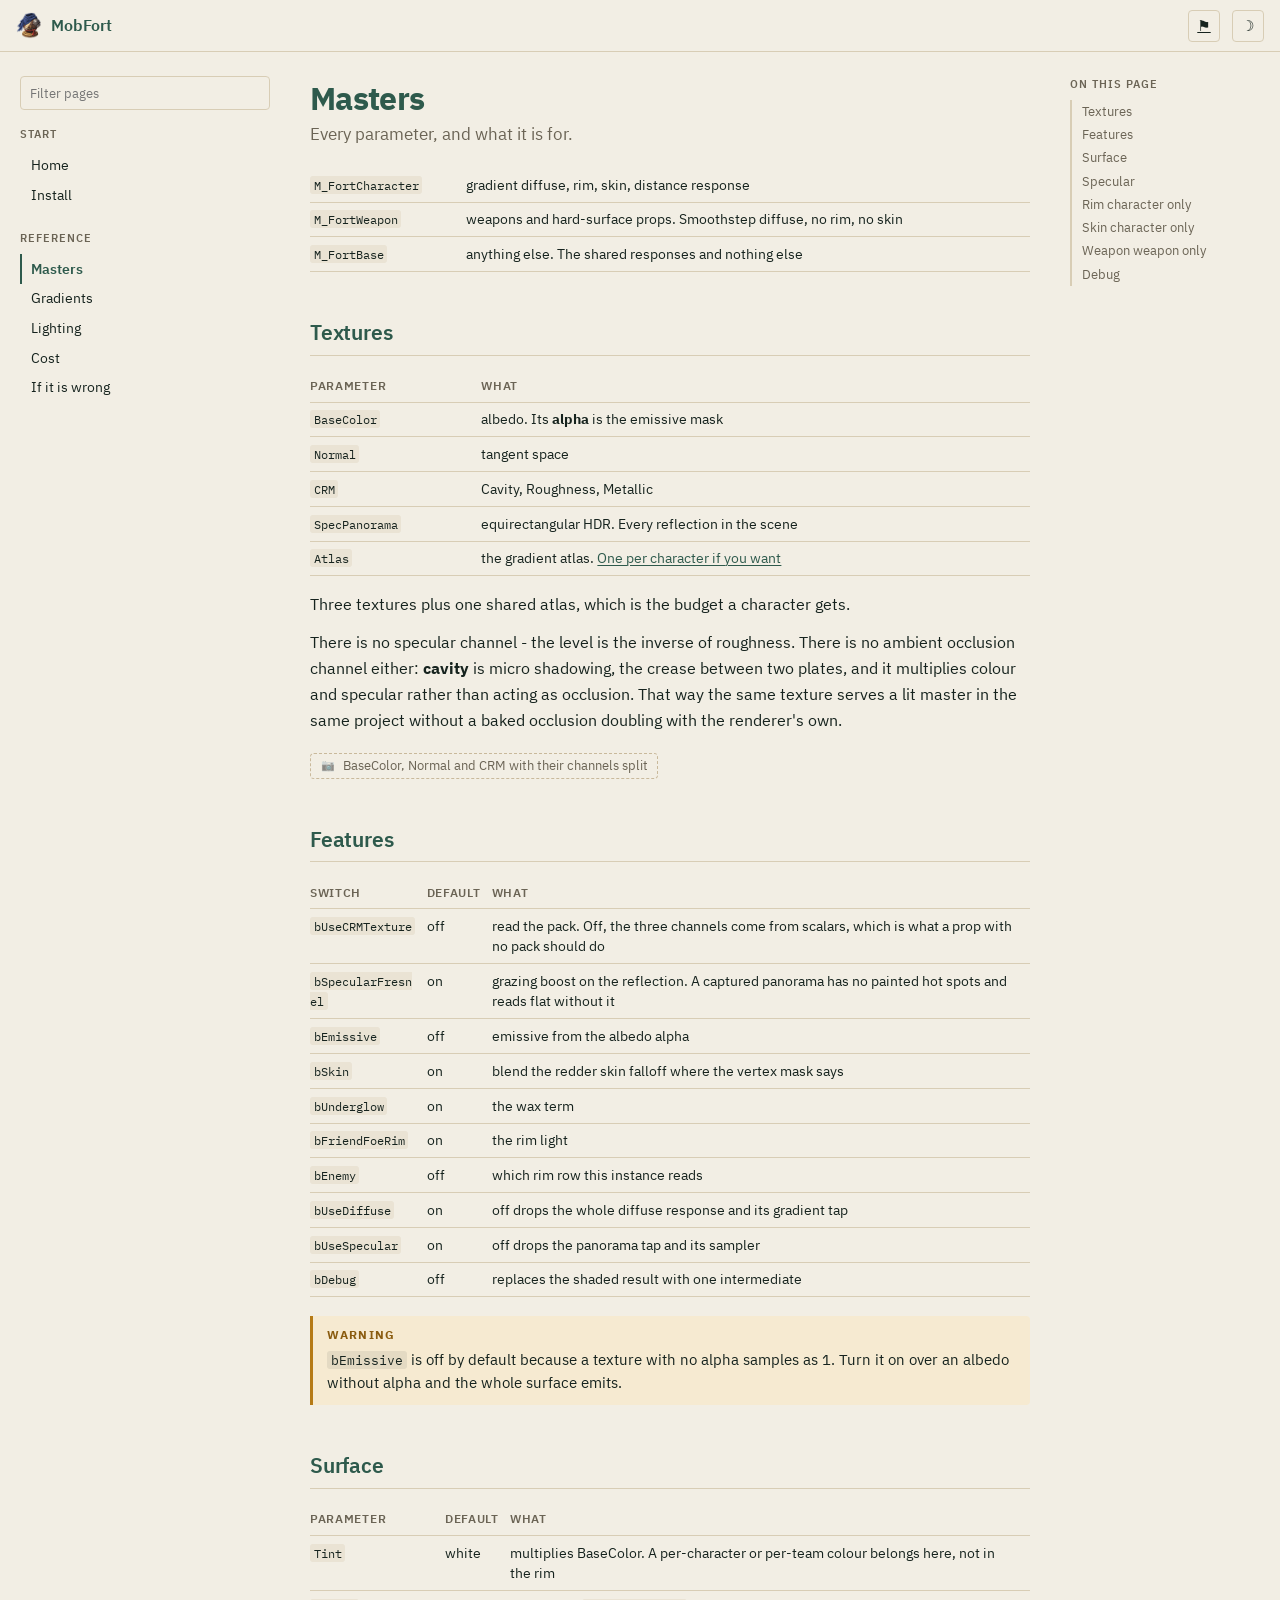
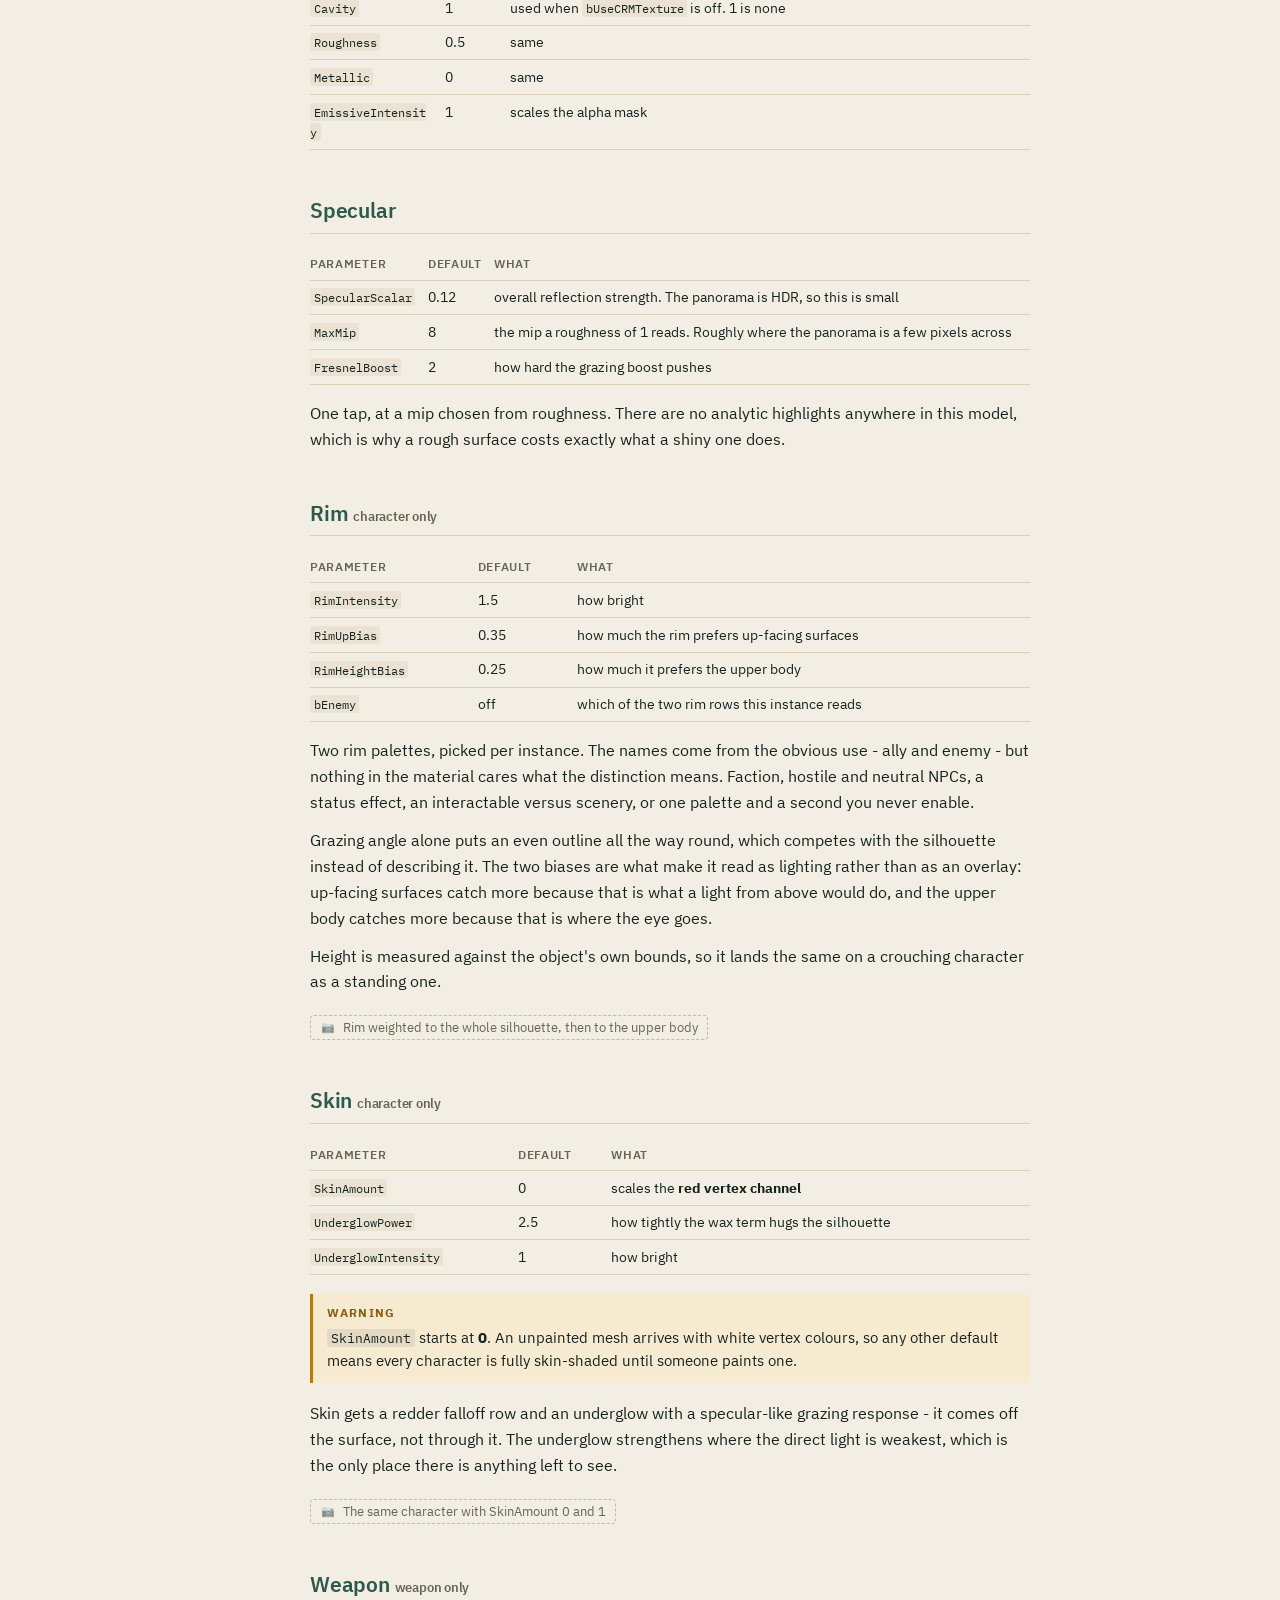
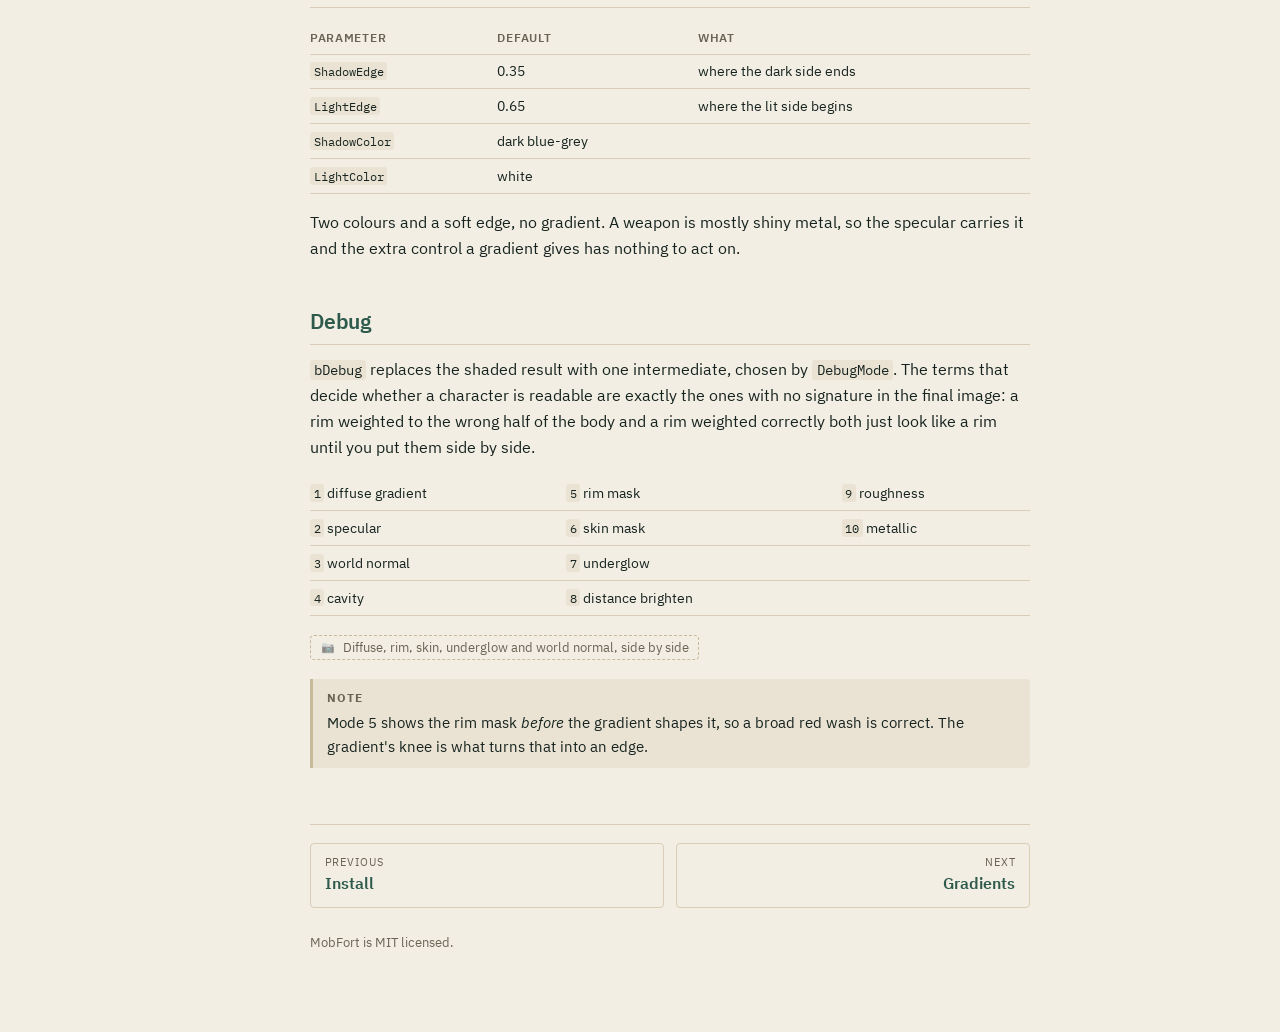
==== docs/masters.html @ 9f0557b2 "first commit" ====
<!doctype html>
<html lang="en">
<head>
<meta charset="utf-8">
<meta name="viewport" content="width=device-width,initial-scale=1">
<title>Masters &middot; MobFort</title>
<link rel="icon" href="assets/icon.png">
<link rel="stylesheet" href="assets/docs.css">
<script>try{var t=localStorage.getItem('mob-theme');document.documentElement.dataset.theme=t||(matchMedia('(prefers-color-scheme:dark)').matches?'dark':'light')}catch(e){}</script>
<script src="assets/site.js" defer></script>
<script src="assets/docs.js" defer></script>
</head>
<body>
<main>

<h1>Masters</h1>
<p class="lede">Every parameter, and what it is for.</p>

<div class="tw"><table class="free">
<tbody>
<tr><td><code>M_FortCharacter</code></td><td>gradient diffuse, rim, skin, distance response</td></tr>
<tr><td><code>M_FortWeapon</code></td><td>weapons and hard-surface props. Smoothstep diffuse, no rim, no skin</td></tr>
<tr><td><code>M_FortBase</code></td><td>anything else. The shared responses and nothing else</td></tr>
</tbody>
</table></div>

<h2>Textures</h2>

<div class="tw"><table class="free">
<thead><tr><th>Parameter</th><th>What</th></tr></thead>
<tbody>
<tr><td><code>BaseColor</code></td><td>albedo. Its <b>alpha</b> is the emissive mask</td></tr>
<tr><td><code>Normal</code></td><td>tangent space</td></tr>
<tr><td><code>CRM</code></td><td>Cavity, Roughness, Metallic</td></tr>
<tr><td><code>SpecPanorama</code></td><td>equirectangular HDR. Every reflection in the scene</td></tr>
<tr><td><code>Atlas</code></td><td>the gradient atlas. <a href="gradients.html">One per character if you want</a></td></tr>
</tbody>
</table></div>

<p>Three textures plus one shared atlas, which is the budget a character gets.</p>

<p>There is no specular channel - the level is the inverse of roughness. There is no ambient occlusion channel either: <b>cavity</b> is micro shadowing, the crease between two plates, and it multiplies colour and specular rather than acting as occlusion. That way the same texture serves a lit master in the same project without a baked occlusion doubling with the renderer's own.</p>

<div data-shot="masters.pack"></div>

<h2>Features</h2>

<div class="tw"><table class="free">
<thead><tr><th>Switch</th><th>Default</th><th>What</th></tr></thead>
<tbody>
<tr><td><code>bUseCRMTexture</code></td><td>off</td><td>read the pack. Off, the three channels come from scalars, which is what a prop with no pack should do</td></tr>
<tr><td><code>bSpecularFresnel</code></td><td>on</td><td>grazing boost on the reflection. A captured panorama has no painted hot spots and reads flat without it</td></tr>
<tr><td><code>bEmissive</code></td><td>off</td><td>emissive from the albedo alpha</td></tr>
<tr><td><code>bSkin</code></td><td>on</td><td>blend the redder skin falloff where the vertex mask says</td></tr>
<tr><td><code>bUnderglow</code></td><td>on</td><td>the wax term</td></tr>
<tr><td><code>bFriendFoeRim</code></td><td>on</td><td>the rim light</td></tr>
<tr><td><code>bEnemy</code></td><td>off</td><td>which rim row this instance reads</td></tr>
<tr><td><code>bUseDiffuse</code></td><td>on</td><td>off drops the whole diffuse response and its gradient tap</td></tr>
<tr><td><code>bUseSpecular</code></td><td>on</td><td>off drops the panorama tap and its sampler</td></tr>
<tr><td><code>bDebug</code></td><td>off</td><td>replaces the shaded result with one intermediate</td></tr>
</tbody>
</table></div>

<div class="warn">
<code>bEmissive</code> is off by default because a texture with no alpha samples as 1. Turn it on over an albedo without alpha and the whole surface emits.
</div>

<h2>Surface</h2>

<div class="tw"><table class="free">
<thead><tr><th>Parameter</th><th>Default</th><th>What</th></tr></thead>
<tbody>
<tr><td><code>Tint</code></td><td>white</td><td>multiplies BaseColor. A per-character or per-team colour belongs here, not in the rim</td></tr>
<tr><td><code>Cavity</code></td><td>1</td><td>used when <code>bUseCRMTexture</code> is off. 1 is none</td></tr>
<tr><td><code>Roughness</code></td><td>0.5</td><td>same</td></tr>
<tr><td><code>Metallic</code></td><td>0</td><td>same</td></tr>
<tr><td><code>EmissiveIntensity</code></td><td>1</td><td>scales the alpha mask</td></tr>
</tbody>
</table></div>

<h2>Specular</h2>

<div class="tw"><table class="free">
<thead><tr><th>Parameter</th><th>Default</th><th>What</th></tr></thead>
<tbody>
<tr><td><code>SpecularScalar</code></td><td>0.12</td><td>overall reflection strength. The panorama is HDR, so this is small</td></tr>
<tr><td><code>MaxMip</code></td><td>8</td><td>the mip a roughness of 1 reads. Roughly where the panorama is a few pixels across</td></tr>
<tr><td><code>FresnelBoost</code></td><td>2</td><td>how hard the grazing boost pushes</td></tr>
</tbody>
</table></div>

<p>One tap, at a mip chosen from roughness. There are no analytic highlights anywhere in this model, which is why a rough surface costs exactly what a shiny one does.</p>

<h2>Rim <span class="foot">character only</span></h2>

<div class="tw"><table class="free">
<thead><tr><th>Parameter</th><th>Default</th><th>What</th></tr></thead>
<tbody>
<tr><td><code>RimIntensity</code></td><td>1.5</td><td>how bright</td></tr>
<tr><td><code>RimUpBias</code></td><td>0.35</td><td>how much the rim prefers up-facing surfaces</td></tr>
<tr><td><code>RimHeightBias</code></td><td>0.25</td><td>how much it prefers the upper body</td></tr>
<tr><td><code>bEnemy</code></td><td>off</td><td>which of the two rim rows this instance reads</td></tr>
</tbody>
</table></div>

<p>Two rim palettes, picked per instance. The names come from the obvious use - ally and enemy - but nothing in the material cares what the distinction means. Faction, hostile and neutral NPCs, a status effect, an interactable versus scenery, or one palette and a second you never enable.</p>

<p>Grazing angle alone puts an even outline all the way round, which competes with the silhouette instead of describing it. The two biases are what make it read as lighting rather than as an overlay: up-facing surfaces catch more because that is what a light from above would do, and the upper body catches more because that is where the eye goes.</p>

<p>Height is measured against the object's own bounds, so it lands the same on a crouching character as a standing one.</p>

<div data-shot="masters.rim"></div>

<h2>Skin <span class="foot">character only</span></h2>

<div class="tw"><table class="free">
<thead><tr><th>Parameter</th><th>Default</th><th>What</th></tr></thead>
<tbody>
<tr><td><code>SkinAmount</code></td><td>0</td><td>scales the <b>red vertex channel</b></td></tr>
<tr><td><code>UnderglowPower</code></td><td>2.5</td><td>how tightly the wax term hugs the silhouette</td></tr>
<tr><td><code>UnderglowIntensity</code></td><td>1</td><td>how bright</td></tr>
</tbody>
</table></div>

<div class="warn">
<code>SkinAmount</code> starts at <b>0</b>. An unpainted mesh arrives with white vertex colours, so any other default means every character is fully skin-shaded until someone paints one.
</div>

<p>Skin gets a redder falloff row and an underglow with a specular-like grazing response - it comes off the surface, not through it. The underglow strengthens where the direct light is weakest, which is the only place there is anything left to see.</p>

<div data-shot="masters.skin"></div>

<h2>Weapon <span class="foot">weapon only</span></h2>

<div class="tw"><table class="free">
<thead><tr><th>Parameter</th><th>Default</th><th>What</th></tr></thead>
<tbody>
<tr><td><code>ShadowEdge</code></td><td>0.35</td><td>where the dark side ends</td></tr>
<tr><td><code>LightEdge</code></td><td>0.65</td><td>where the lit side begins</td></tr>
<tr><td><code>ShadowColor</code></td><td>dark blue-grey</td><td></td></tr>
<tr><td><code>LightColor</code></td><td>white</td><td></td></tr>
</tbody>
</table></div>

<p>Two colours and a soft edge, no gradient. A weapon is mostly shiny metal, so the specular carries it and the extra control a gradient gives has nothing to act on.</p>

<h2>Debug</h2>

<p><code>bDebug</code> replaces the shaded result with one intermediate, chosen by <code>DebugMode</code>. The terms that decide whether a character is readable are exactly the ones with no signature in the final image: a rim weighted to the wrong half of the body and a rim weighted correctly both just look like a rim until you put them side by side.</p>

<div class="tw"><table class="free">
<tbody>
<tr><td><code>1</code> diffuse gradient</td><td><code>5</code> rim mask</td><td><code>9</code> roughness</td></tr>
<tr><td><code>2</code> specular</td><td><code>6</code> skin mask</td><td><code>10</code> metallic</td></tr>
<tr><td><code>3</code> world normal</td><td><code>7</code> underglow</td><td></td></tr>
<tr><td><code>4</code> cavity</td><td><code>8</code> distance brighten</td><td></td></tr>
</tbody>
</table></div>

<div data-shot="masters.debug"></div>

<div class="note">
Mode 5 shows the rim mask <i>before</i> the gradient shapes it, so a broad red wash is correct. The gradient's knee is what turns that into an edge.
</div>

</main>
</body>
</html>
---- docs/assets/docs.css ----
/* Copyright (c) Jared Taylor. All Rights Reserved */

/* IBM Plex, Latin subset, SIL OFL 1.1 - see fonts/OFL.txt.
   Shipped rather than fetched, because the site has to work from file:// with no network. */
@font-face { font-family: Plex; font-style: normal; font-weight: 400; font-display: swap; src: url(fonts/IBMPlexSans-Regular.woff2) format('woff2'); }
@font-face { font-family: Plex; font-style: italic; font-weight: 400; font-display: swap; src: url(fonts/IBMPlexSans-Italic.woff2) format('woff2'); }
@font-face { font-family: Plex; font-style: normal; font-weight: 500; font-display: swap; src: url(fonts/IBMPlexSans-Medium.woff2) format('woff2'); }
@font-face { font-family: Plex; font-style: normal; font-weight: 600; font-display: swap; src: url(fonts/IBMPlexSans-SemiBold.woff2) format('woff2'); }
@font-face { font-family: Plex; font-style: normal; font-weight: 700; font-display: swap; src: url(fonts/IBMPlexSans-Bold.woff2) format('woff2'); }
@font-face { font-family: PlexMono; font-style: normal; font-weight: 400; font-display: swap; src: url(fonts/IBMPlexMono-Regular.woff2) format('woff2'); }
@font-face { font-family: PlexMono; font-style: normal; font-weight: 600; font-display: swap; src: url(fonts/IBMPlexMono-SemiBold.woff2) format('woff2'); }

/* Palette roles. Paper is the page, ink is the text, pine is structure,
   sand fills the gaps, plum is spent once per page on the action worth clicking. */
:root {
	--paper: #F2EEE4;
	--ink: #16231E;
	--pine: #2E5A4C;
	--sand: #C9B99B;
	--plum: #7B4A63;

	--c-page: var(--paper);
	--c-text: var(--ink);
	--c-struct: var(--pine);
	--c-action: var(--plum);
	--line: #D8CDB5;
	--dim: #6B6455;
	--fill: #EAE3D4;
	--fill-deep: #E1D8C5;

	/* A severity ramp: sand, pine, plum, then two that leave the palette because
	   a hazard reading as structure is a hazard nobody stops at. */
	--plum-ink: #6B3F55;
	--plum-fill: #EFE4E8;
	--amber: #B57A16;
	--amber-ink: #8A5C10;
	--amber-fill: #F6EAD1;
	--rust: #A83A2C;
	--rust-ink: #8E2F23;
	--rust-fill: #F6E2DD;

	--rail: 250px;
	--toc: 190px;
	--measure: 74ch;
	--radius: 4px;
	--mono: PlexMono, ui-monospace, "Cascadia Mono", "SF Mono", Menlo, Consolas, monospace;
	--sans: Plex, ui-sans-serif, system-ui, "Segoe UI", Roboto, sans-serif;
}

:root[data-theme="dark"] {
	--c-page: #16231E;
	--c-text: #F2EEE4;
	--c-struct: #5E9C86;
	--c-action: #C08BA5;
	--line: #2C4038;
	--dim: #9A907C;
	--fill: #1C2C26;
	--fill-deep: #22352D;

	--plum-ink: #C08BA5;
	--plum-fill: #2A1F26;
	--amber: #D9A441;
	--amber-ink: #E0B25C;
	--amber-fill: #2C2617;
	--rust: #E0736A;
	--rust-ink: #E88A80;
	--rust-fill: #2E1E1C;
}

*, *::before, *::after { box-sizing: border-box; }

html { scroll-behavior: smooth; scroll-padding-top: 5rem; }
@media (prefers-reduced-motion: reduce) { html { scroll-behavior: auto; } }

body {
	margin: 0;
	background: var(--c-page);
	color: var(--c-text);
	font: 400 16px/1.62 var(--sans);
	-webkit-text-size-adjust: 100%;
}

/* ---------------------------------------------------------------- header */

.top {
	position: sticky;
	top: 0;
	z-index: 40;
	display: flex;
	align-items: center;
	gap: .75rem;
	height: 3.25rem;
	padding: 0 1rem;
	background: var(--c-page);
	border-bottom: 1px solid var(--line);
}

.top a.brand {
	display: flex;
	align-items: center;
	gap: .5rem;
	font-weight: 600;
	letter-spacing: -.01em;
	color: var(--c-struct);
	text-decoration: none;
}

.top .brand img { width: 27px; height: 27px; }
.top .spacer { flex: 1; }

.iconbtn {
	display: inline-flex;
	align-items: center;
	justify-content: center;
	width: 2rem;
	height: 2rem;
	padding: 0;
	border: 1px solid var(--line);
	border-radius: var(--radius);
	background: transparent;
	color: var(--c-text);
	font: inherit;
	font-size: 15px;
	line-height: 1;
	cursor: pointer;
}

.iconbtn:hover { background: var(--fill); border-color: var(--c-struct); }
.iconbtn.menu { display: none; }

/* ---------------------------------------------------------------- layout */

.shell {
	display: grid;
	grid-template-columns: var(--rail) minmax(0, 1fr) var(--toc);
	gap: 0 2.5rem;
	max-width: 1500px;
	margin: 0 auto;
	padding: 0 1.25rem;
	align-items: start;
}

nav.rail, aside.toc {
	position: sticky;
	top: 3.25rem;
	max-height: calc(100vh - 3.25rem);
	overflow-y: auto;
	padding: 1.5rem 0 3rem;
	scrollbar-width: thin;
}

main {
	min-width: 0;
	max-width: var(--measure);
	padding: 1.75rem 0 5rem;
}

/* ------------------------------------------------------------------ rail */

.rail .filter {
	width: 100%;
	margin-bottom: 1rem;
	padding: .35rem .55rem;
	border: 1px solid var(--line);
	border-radius: var(--radius);
	background: var(--c-page);
	color: var(--c-text);
	font: inherit;
	font-size: 13px;
}

.rail .filter:focus { outline: 2px solid var(--c-struct); outline-offset: 1px; }

.rail h6 {
	margin: 1.25rem 0 .4rem;
	color: var(--dim);
	font-size: 11px;
	font-weight: 600;
	letter-spacing: .09em;
	text-transform: uppercase;
}

.rail h6:first-of-type { margin-top: 0; }

.rail a {
	display: block;
	padding: .22rem .55rem;
	border-left: 2px solid transparent;
	color: var(--c-text);
	font-size: 14px;
	text-decoration: none;
}

.rail a:hover { background: var(--fill); }
.rail a.here { border-left-color: var(--c-struct); color: var(--c-struct); font-weight: 600; }
.rail a.hidden { display: none; }

/* ------------------------------------------------------------------- toc */

.toc strong {
	display: block;
	margin-bottom: .4rem;
	color: var(--dim);
	font-size: 11px;
	font-weight: 600;
	letter-spacing: .09em;
	text-transform: uppercase;
}

.toc a {
	display: block;
	padding: .16rem 0 .16rem .6rem;
	border-left: 2px solid var(--line);
	color: var(--dim);
	font-size: 13px;
	line-height: 1.4;
	text-decoration: none;
}

.toc a.sub { padding-left: 1.4rem; }
.toc a:hover { color: var(--c-text); }
.toc a.here { border-left-color: var(--c-struct); color: var(--c-struct); }

/* ------------------------------------------------------------- type */

main h1 {
	margin: 0 0 .35rem;
	color: var(--c-struct);
	font-size: 2rem;
	font-weight: 700;
	line-height: 1.15;
	letter-spacing: -.02em;
}

main h2 {
	margin: 2.75rem 0 .75rem;
	padding-bottom: .3rem;
	border-bottom: 1px solid var(--line);
	color: var(--c-struct);
	font-size: 1.3rem;
	font-weight: 600;
	letter-spacing: -.01em;
}

main h3 {
	margin: 1.85rem 0 .5rem;
	font-size: 1.03rem;
	font-weight: 600;
}

main h2 a.anchor, main h3 a.anchor {
	margin-left: .4rem;
	color: var(--line);
	font-weight: 400;
	text-decoration: none;
	opacity: 0;
}

main h2:hover a.anchor, main h3:hover a.anchor { opacity: 1; }

main p, main li { max-width: var(--measure); }
main p { margin: .75rem 0; }
main ul, main ol { margin: .75rem 0; padding-left: 1.3rem; }
main li { margin: .25rem 0; }
main li > ul, main li > ol { margin: .25rem 0; }

.lede {
	margin: 0 0 1.25rem;
	color: var(--dim);
	font-size: 1.06rem;
	line-height: 1.5;
}

main a { color: var(--c-struct); text-decoration-thickness: 1px; text-underline-offset: 2px; }
main a:hover { text-decoration-thickness: 2px; }

main a[href^="http"]::after {
	content: "\2197";
	margin-left: .12em;
	font-size: .8em;
	vertical-align: .1em;
	opacity: .6;
}

code {
	padding: .08em .3em;
	border-radius: 3px;
	background: var(--fill);
	color: var(--c-text);
	font-family: var(--mono);
	font-size: .875em;
	word-break: break-word;
}

pre {
	margin: 1rem 0;
	padding: .8rem 1rem;
	overflow-x: auto;
	border: 1px solid var(--line);
	border-radius: var(--radius);
	background: var(--fill);
	font-family: var(--mono);
	font-size: 13px;
	line-height: 1.55;
}

pre code { padding: 0; background: none; font-size: inherit; }

hr { margin: 2.5rem 0; border: 0; border-top: 1px solid var(--line); }

kbd {
	padding: .1em .35em;
	border: 1px solid var(--line);
	border-bottom-width: 2px;
	border-radius: 3px;
	background: var(--fill);
	font-family: var(--mono);
	font-size: .8em;
}

/* ----------------------------------------------------------------- table */

.tw { margin: 1rem 0; overflow-x: auto; }

table {
	width: 100%;
	border-collapse: collapse;
	font-size: 14px;
	line-height: 1.45;
}

th {
	background: var(--c-page);
	color: var(--dim);
	font-size: 11.5px;
	font-weight: 600;
	letter-spacing: .06em;
	text-align: left;
	text-transform: uppercase;
	white-space: nowrap;
}

th, td {
	padding: .42rem .7rem .42rem 0;
	border-bottom: 1px solid var(--line);
	vertical-align: top;
}

td:first-child { white-space: nowrap; }
td.wrap:first-child, table.free td:first-child { white-space: normal; }
tbody tr:hover { background: var(--fill); }

/* --------------------------------------------------------------- callout */

.note, .tip, .important, .warn, .caution {
	margin: 1.15rem 0;
	padding: .65rem .9rem;
	border-left: 3px solid var(--c-struct);
	border-radius: 0 var(--radius) var(--radius) 0;
	background: var(--fill);
	font-size: 14.5px;
}

.note > :first-child, .tip > :first-child,
.important > :first-child, .warn > :first-child, .caution > :first-child { margin-top: 0; }
.note > :last-child, .tip > :last-child,
.important > :last-child, .warn > :last-child, .caution > :last-child { margin-bottom: 0; }

.note::before, .tip::before, .important::before, .warn::before, .caution::before {
	display: block;
	margin-bottom: .2rem;
	color: var(--c-struct);
	font-size: 11.5px;
	font-weight: 700;
	letter-spacing: .09em;
	text-transform: uppercase;
}

.note::before { content: "Note"; }
.tip::before { content: "Tip"; }
.important::before { content: "Important"; }
.warn::before { content: "Warning"; }
.caution::before { content: "Caution"; }

/* Quietest of the five: this is context, not instruction. */
.note { border-left-color: var(--sand); background: var(--fill); }
.note::before { color: var(--dim); }

.tip { border-left-color: var(--c-struct); background: var(--fill); }
.tip::before { color: var(--c-struct); }

.important { border-left-color: var(--c-action); background: var(--plum-fill); }
.important::before { color: var(--plum-ink); }

/* Warning and caution leave the palette on purpose. A hazard that reads as structure
   is a hazard nobody stops at. */
.warn { border-left-color: var(--amber); background: var(--amber-fill); }
.warn::before { color: var(--amber-ink); }
.caution { border-left-color: var(--rust); background: var(--rust-fill); border-left-width: 5px; }
.caution::before { color: var(--rust-ink); }

/* The sandy code wash fights a tinted callout, so tint it from the callout instead. */
.note code, .tip code, .important code, .warn code, .caution code {
	background: color-mix(in srgb, var(--c-text) 8%, transparent);
}

/* ------------------------------------------------------------------- cta */

/* Plum, once per page. The thing you actually want clicked. */
.cta {
	display: inline-block;
	margin: .35rem .5rem .35rem 0;
	padding: .55rem 1.1rem;
	border-radius: var(--radius);
	background: var(--c-action);
	color: var(--paper);
	font-size: 15px;
	font-weight: 600;
	text-decoration: none;
}

:root[data-theme="dark"] .cta { color: var(--ink); }
.cta:hover { filter: brightness(1.08); text-decoration: none; }
.cta::after { display: none !important; }

/* ----------------------------------------------------------------- doors */

.doors { display: grid; grid-template-columns: repeat(auto-fit, minmax(200px, 1fr)); gap: .9rem; margin: 1.5rem 0; }

.door {
	display: block;
	padding: .9rem 1rem;
	border: 1px solid var(--line);
	border-radius: var(--radius);
	color: inherit;
	text-decoration: none;
}

.door:hover { border-color: var(--c-struct); background: var(--fill); }
.door b { display: block; color: var(--c-struct); font-size: 1rem; }
.door span { display: block; margin-top: .15rem; color: var(--dim); font-size: 13.5px; line-height: 1.45; }

/* ---------------------------------------------------------------- figures */

.shots { display: flex; flex-wrap: wrap; gap: .5rem; margin: 1.1rem 0; }
.shot { margin: 1.1rem 0; }
.shots .shot { margin: 0; }

.shot-chip {
	position: relative;
	display: inline-flex;
	align-items: center;
	gap: .5rem;
	max-width: 100%;
	padding: 0;
	border: 1px solid var(--line);
	border-radius: var(--radius);
	background: var(--fill);
	color: var(--c-text);
	font: inherit;
	text-align: left;
	cursor: pointer;
	overflow: hidden;
}

.shot-chip:hover { border-color: var(--c-struct); }
.shot-chip img { display: block; height: 78px; width: auto; max-width: 220px; object-fit: cover; }
.shot-chip .cap { padding: .3rem .7rem .3rem 0; font-size: 13px; line-height: 1.35; color: var(--dim); max-width: 26ch; }
.shot-chip .badge {
	position: absolute;
	margin: .3rem;
	padding: 0 .3rem;
	border-radius: 3px;
	background: var(--c-action);
	color: var(--paper);
	font-size: 10px;
	font-weight: 700;
	letter-spacing: .06em;
}

.shot-chip.wanted {
	border-style: dashed;
	border-color: var(--sand);
	background: transparent;
	color: var(--dim);
	padding: .18rem .6rem;
	font-size: 12.5px;
	line-height: 1.4;
	cursor: default;
}

.shot-chip.wanted::before { content: "\1F4F7"; opacity: .5; font-size: 11px; }
.shot-chip.wanted .cap { padding: 0; max-width: none; }
.shot-chip.wanted:hover { border-color: var(--sand); }

/* -------------------------------------------------------------- lightbox */

.lb {
	position: fixed;
	inset: 0;
	z-index: 100;
	display: none;
	flex-direction: column;
	background: color-mix(in srgb, var(--ink) 93%, transparent);
}

.lb.open { display: flex; }

.lb-bar {
	display: flex;
	align-items: center;
	gap: .6rem;
	padding: .5rem .9rem;
	color: var(--paper);
	font-size: 13.5px;
}

.lb-bar .spacer { flex: 1; }
.lb-bar button {
	border: 1px solid color-mix(in srgb, var(--paper) 35%, transparent);
	border-radius: var(--radius);
	background: transparent;
	color: var(--paper);
	font: inherit;
	padding: .15rem .55rem;
	cursor: pointer;
}
.lb-bar button:hover { background: color-mix(in srgb, var(--paper) 15%, transparent); }

.lb-stage {
	flex: 1;
	display: grid;
	place-items: center;
	min-height: 0;
	padding: 0 .75rem 1rem;
	overflow: auto;
}

.lb-stage img, .lb-stage video, .lb-stage iframe { display: block; max-width: 100%; max-height: 100%; border-radius: var(--radius); }
.lb-stage.actual { place-items: start; }
.lb-stage.actual img { max-width: none; max-height: none; cursor: zoom-out; }
.lb-stage img { cursor: zoom-in; }

.lb-cap { padding: 0 1rem .9rem; color: var(--sand); font-size: 13.5px; text-align: center; }

/* before / after */
.cmp { position: relative; overflow: hidden; max-width: 100%; max-height: 100%; }
.cmp img { display: block; max-width: 100%; max-height: 100%; }
.cmp .after { position: absolute; inset: 0; width: 100%; height: 100%; object-fit: contain; clip-path: inset(0 0 0 50%); }
.cmp .handle { position: absolute; top: 0; bottom: 0; left: 50%; width: 2px; background: var(--paper); cursor: ew-resize; }
.cmp .handle::after {
	content: "\2194";
	position: absolute;
	top: 50%;
	left: 50%;
	transform: translate(-50%, -50%);
	width: 1.8rem;
	height: 1.8rem;
	display: grid;
	place-items: center;
	border-radius: 50%;
	background: var(--paper);
	color: var(--ink);
	font-size: 13px;
}

.cmp .tagl, .cmp .tagr {
	position: absolute;
	bottom: .5rem;
	padding: .1rem .45rem;
	border-radius: 3px;
	background: color-mix(in srgb, var(--ink) 70%, transparent);
	color: var(--paper);
	font-size: 11px;
	letter-spacing: .05em;
	text-transform: uppercase;
}
.cmp .tagl { left: .5rem; }
.cmp .tagr { right: .5rem; }

/* -------------------------------------------------------------- pagenav */

.pagenav {
	display: flex;
	gap: .75rem;
	margin-top: 3.5rem;
	padding-top: 1.1rem;
	border-top: 1px solid var(--line);
}

.pagenav a {
	flex: 1;
	padding: .6rem .85rem;
	border: 1px solid var(--line);
	border-radius: var(--radius);
	color: inherit;
	text-decoration: none;
}

.pagenav a:hover { border-color: var(--c-struct); }
.pagenav a small { display: block; color: var(--dim); font-size: 11px; letter-spacing: .08em; text-transform: uppercase; }
.pagenav a b { color: var(--c-struct); font-weight: 600; }
.pagenav a.next { text-align: right; }

.foot { margin-top: 1.5rem; color: var(--dim); font-size: 12.5px; }
.foot a { color: var(--dim); }

/* ------------------------------------------------------------ shots page */

.state-have { color: var(--c-struct); font-weight: 600; }
.state-want { color: var(--dim); }

/* ------------------------------------------------------------ responsive */

@media (max-width: 1240px) {
	.shell { grid-template-columns: var(--rail) minmax(0, 1fr); }
	aside.toc { display: none; }
}

@media (max-width: 900px) {
	.shell { grid-template-columns: minmax(0, 1fr); padding: 0 1rem; }
	.iconbtn.menu { display: inline-flex; }
	nav.rail {
		display: none;
		position: fixed;
		top: 3.25rem;
		left: 0;
		bottom: 0;
		z-index: 30;
		width: min(280px, 84vw);
		max-height: none;
		padding: 1rem 1rem 3rem;
		background: var(--c-page);
		border-right: 1px solid var(--line);
	}
	nav.rail.open { display: block; }
	main { padding-top: 1.25rem; }
	main h1 { font-size: 1.6rem; }
}
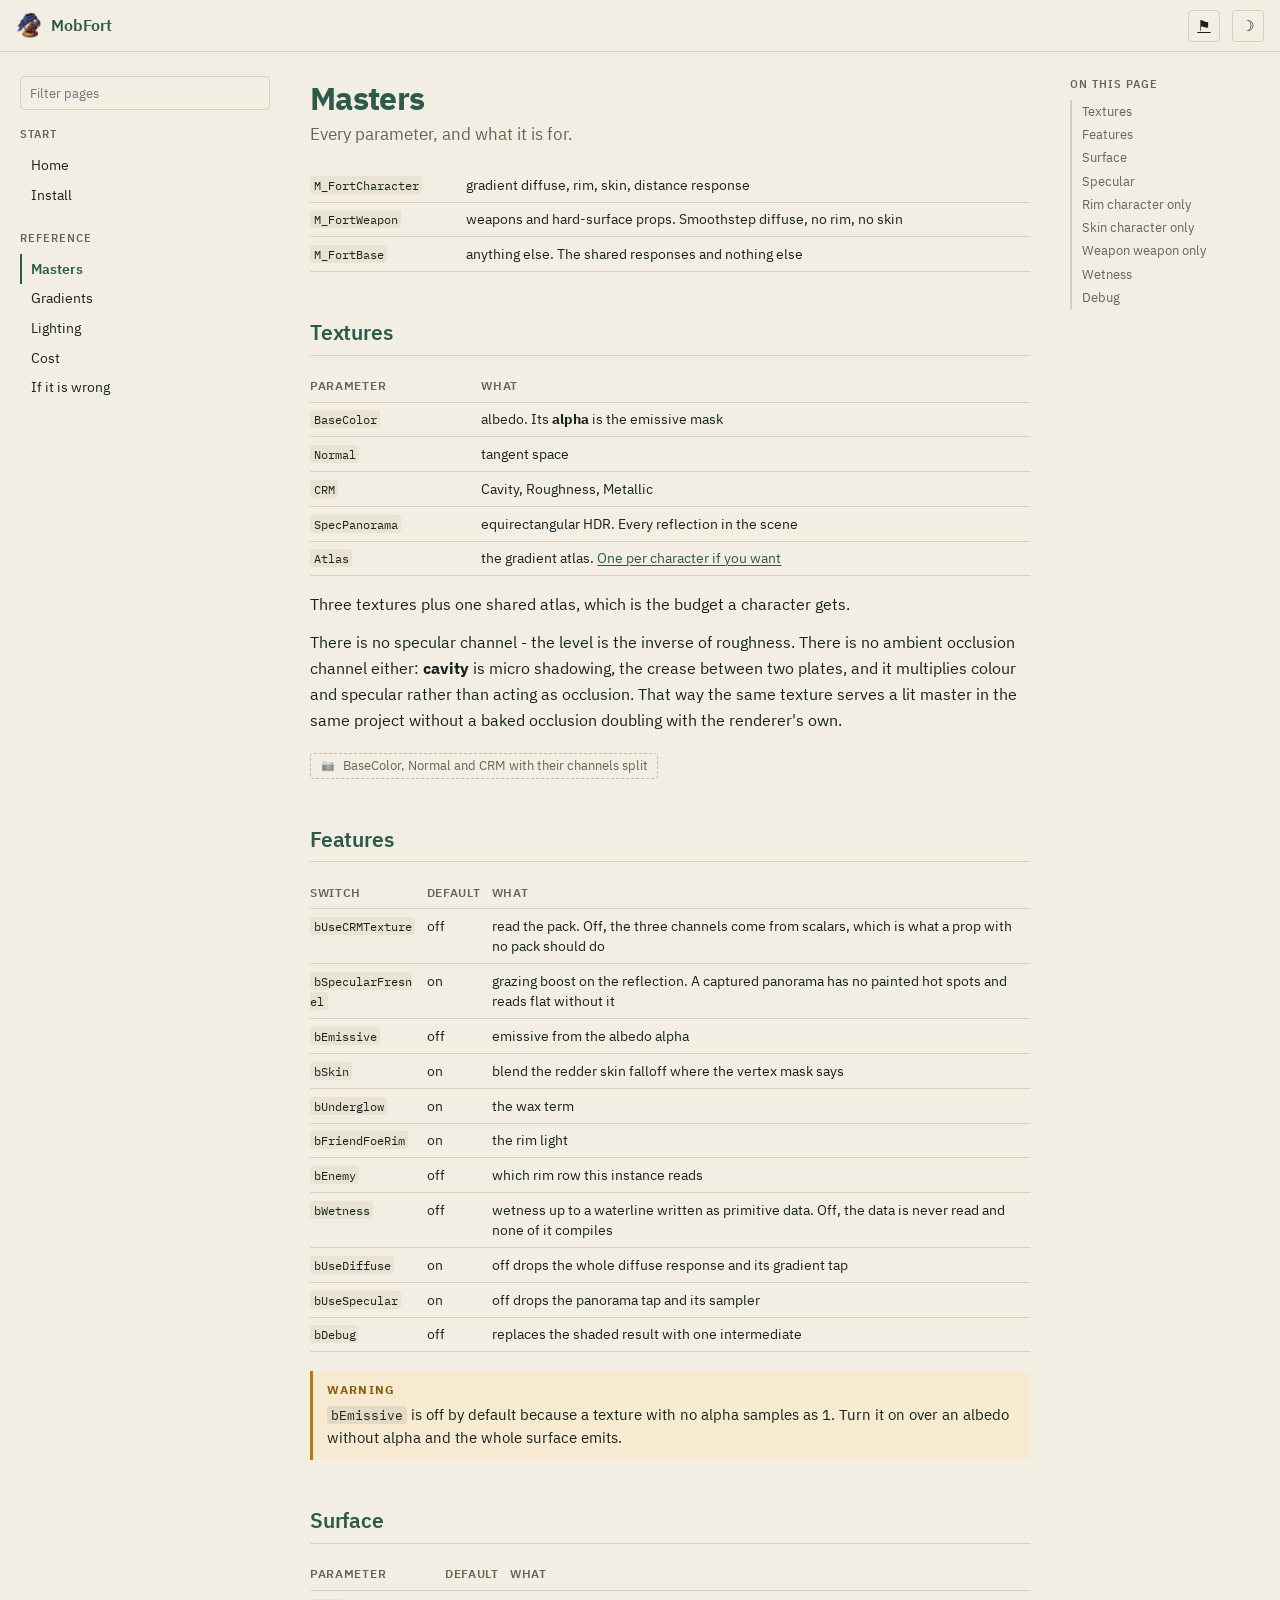
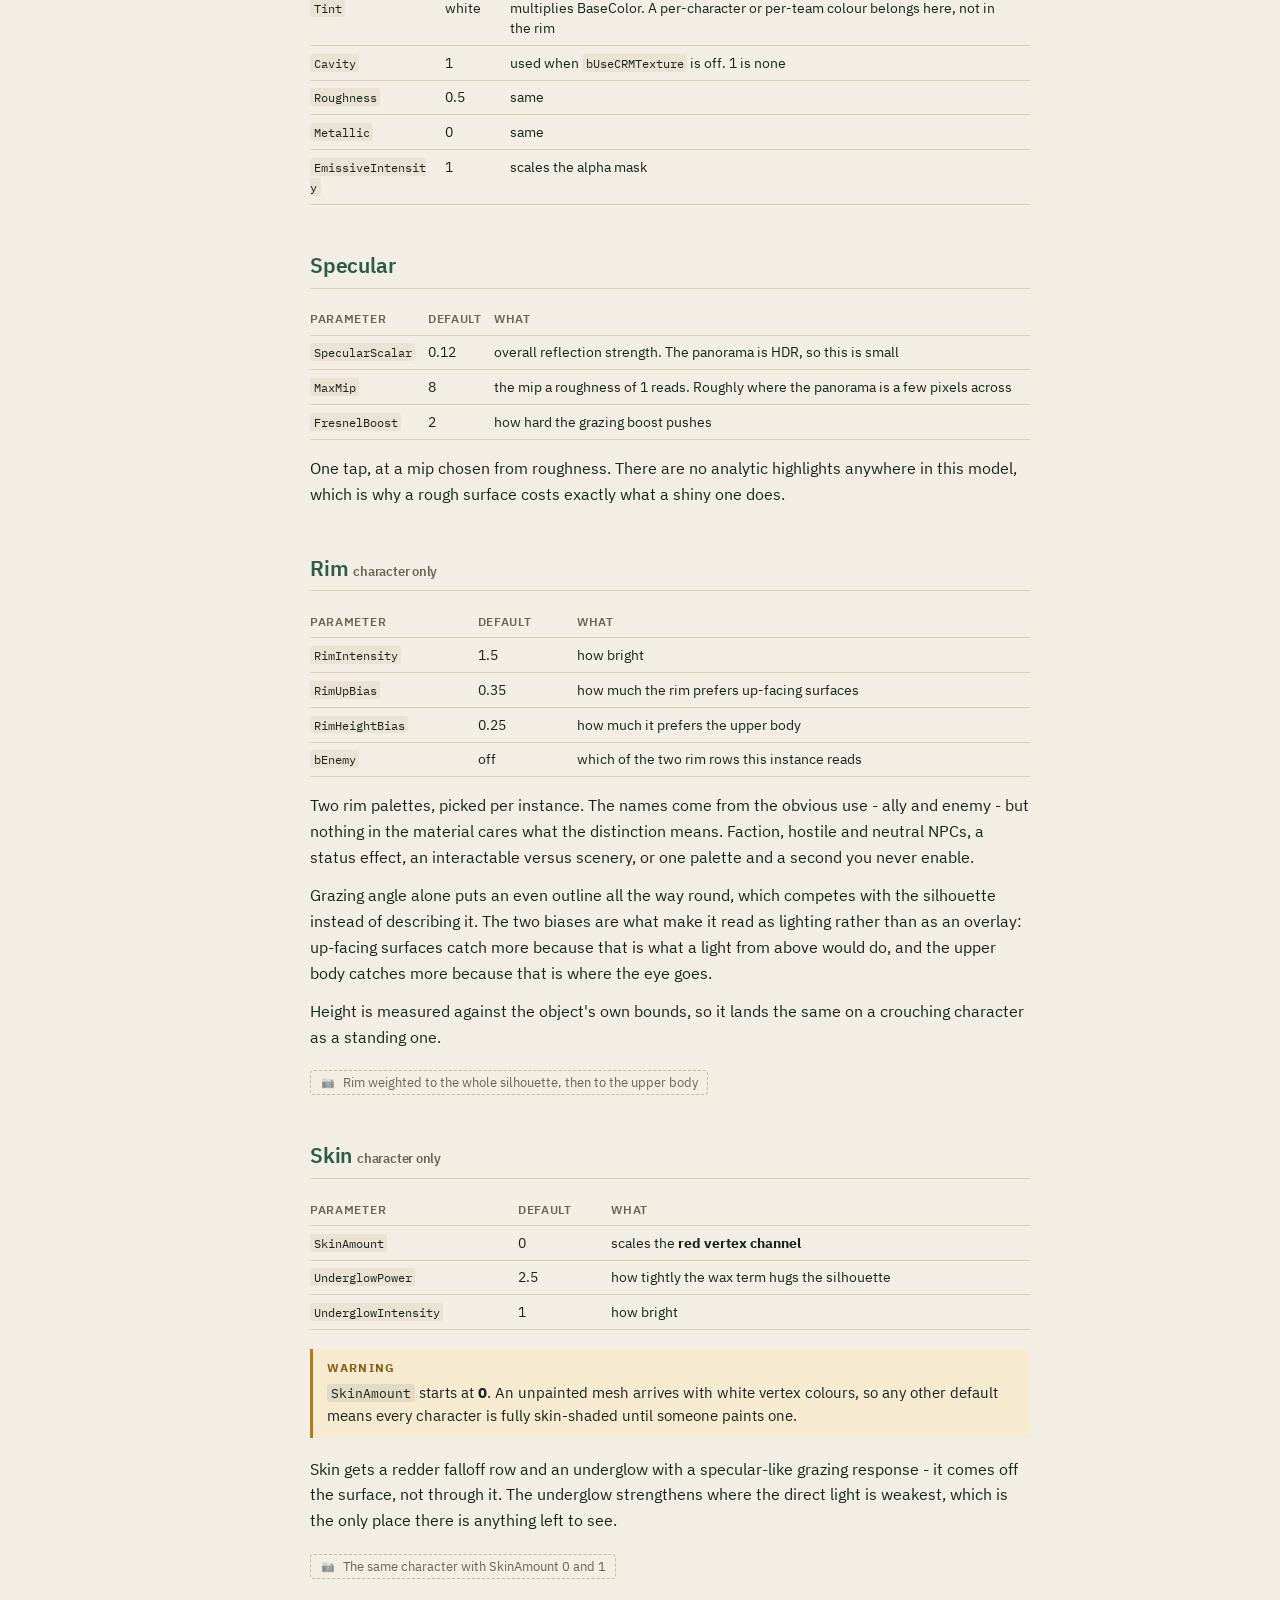
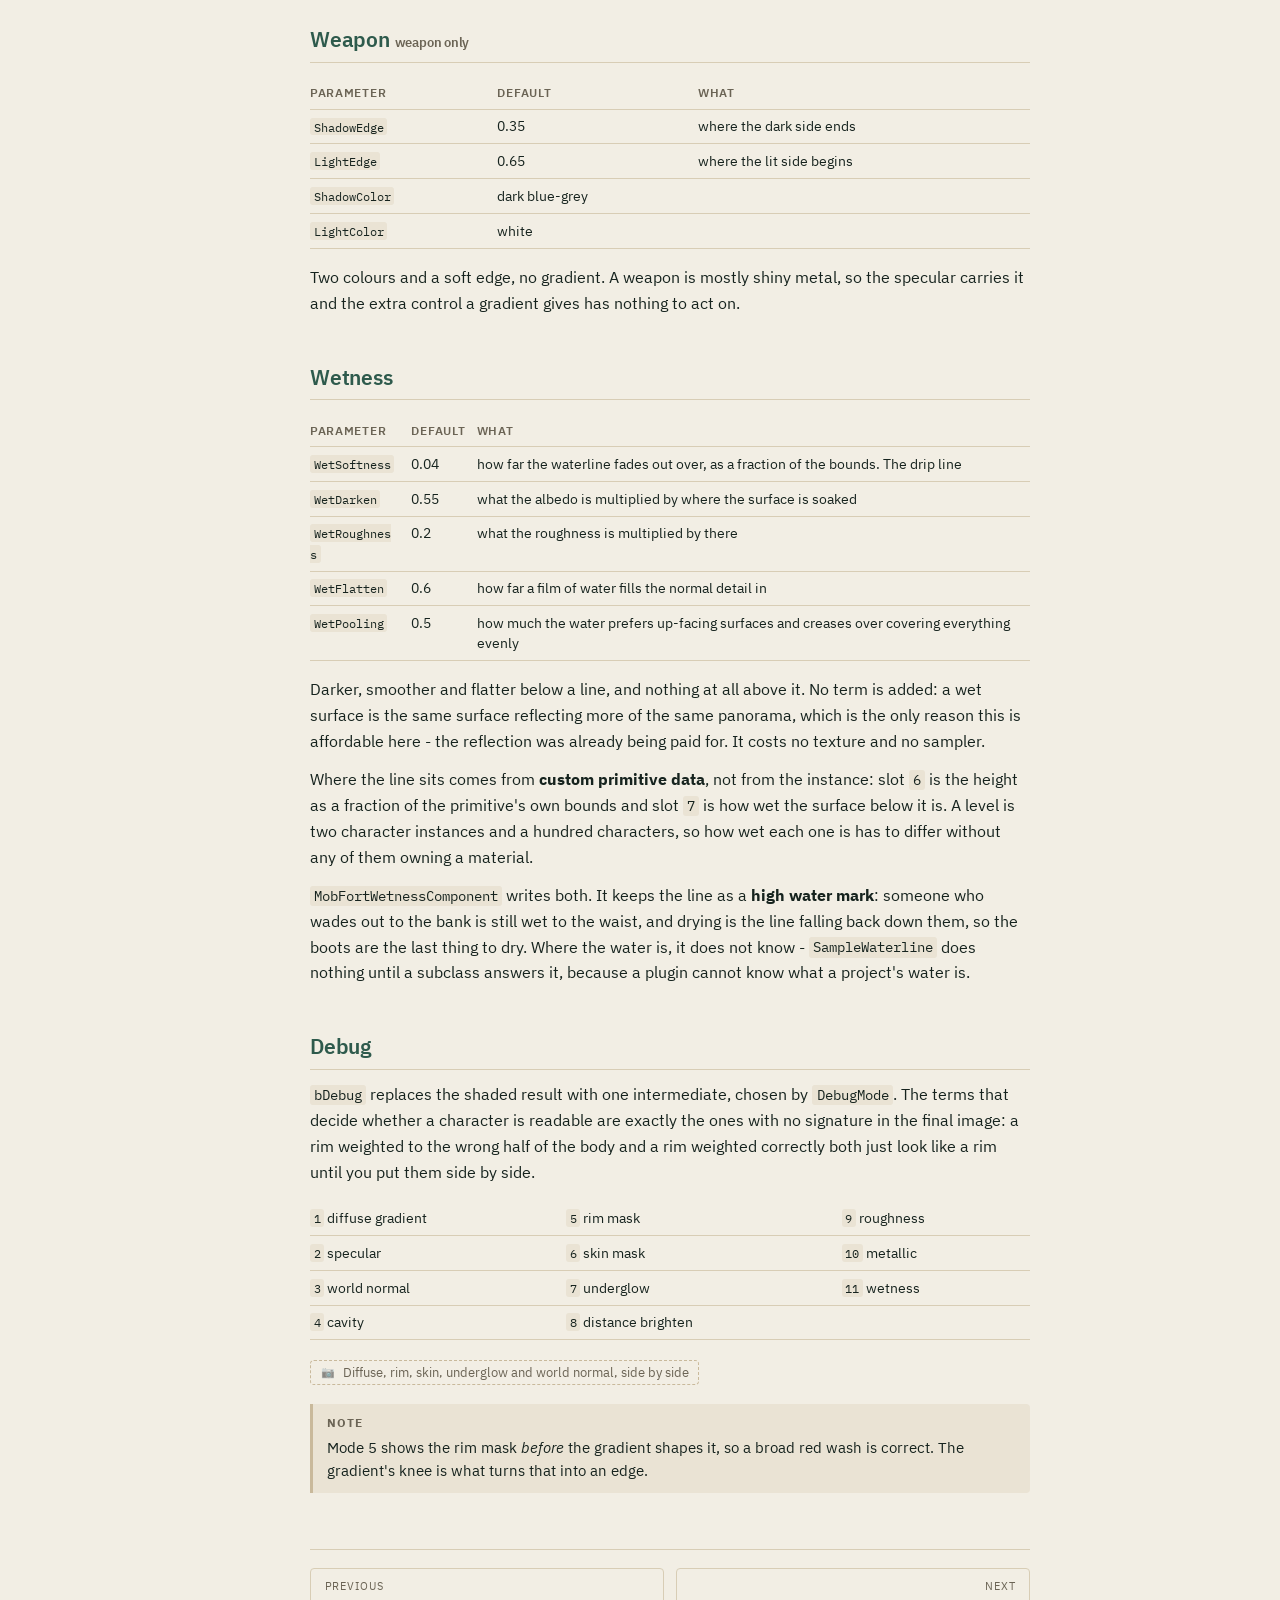
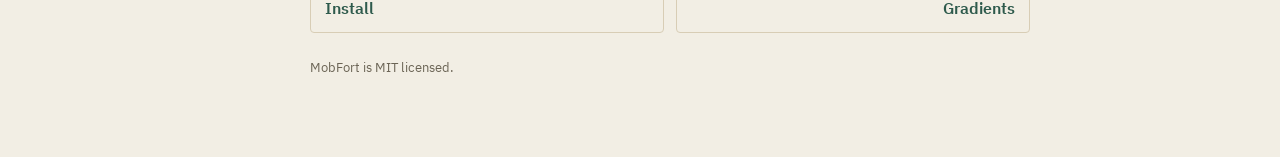
==== commit 2b210cdb: "Wetness, sky yaw and per-character area lighting Wetness moves to custom primitive data 6 and 7, off" ====
--- a/docs/masters.html
+++ b/docs/masters.html
@@ -55,6 +55,7 @@
 <tr><td><code>bUnderglow</code></td><td>on</td><td>the wax term</td></tr>
 <tr><td><code>bFriendFoeRim</code></td><td>on</td><td>the rim light</td></tr>
 <tr><td><code>bEnemy</code></td><td>off</td><td>which rim row this instance reads</td></tr>
+<tr><td><code>bWetness</code></td><td>off</td><td>wetness up to a waterline written as primitive data. Off, the data is never read and none of it compiles</td></tr>
 <tr><td><code>bUseDiffuse</code></td><td>on</td><td>off drops the whole diffuse response and its gradient tap</td></tr>
 <tr><td><code>bUseSpecular</code></td><td>on</td><td>off drops the panorama tap and its sampler</td></tr>
 <tr><td><code>bDebug</code></td><td>off</td><td>replaces the shaded result with one intermediate</td></tr>
@@ -144,6 +145,25 @@
 
 <p>Two colours and a soft edge, no gradient. A weapon is mostly shiny metal, so the specular carries it and the extra control a gradient gives has nothing to act on.</p>
 
+<h2>Wetness</h2>
+
+<div class="tw"><table class="free">
+<thead><tr><th>Parameter</th><th>Default</th><th>What</th></tr></thead>
+<tbody>
+<tr><td><code>WetSoftness</code></td><td>0.04</td><td>how far the waterline fades out over, as a fraction of the bounds. The drip line</td></tr>
+<tr><td><code>WetDarken</code></td><td>0.55</td><td>what the albedo is multiplied by where the surface is soaked</td></tr>
+<tr><td><code>WetRoughness</code></td><td>0.2</td><td>what the roughness is multiplied by there</td></tr>
+<tr><td><code>WetFlatten</code></td><td>0.6</td><td>how far a film of water fills the normal detail in</td></tr>
+<tr><td><code>WetPooling</code></td><td>0.5</td><td>how much the water prefers up-facing surfaces and creases over covering everything evenly</td></tr>
+</tbody>
+</table></div>
+
+<p>Darker, smoother and flatter below a line, and nothing at all above it. No term is added: a wet surface is the same surface reflecting more of the same panorama, which is the only reason this is affordable here - the reflection was already being paid for. It costs no texture and no sampler.</p>
+
+<p>Where the line sits comes from <b>custom primitive data</b>, not from the instance: slot <code>6</code> is the height as a fraction of the primitive's own bounds and slot <code>7</code> is how wet the surface below it is. A level is two character instances and a hundred characters, so how wet each one is has to differ without any of them owning a material.</p>
+
+<p><code>MobFortWetnessComponent</code> writes both. It keeps the line as a <b>high water mark</b>: someone who wades out to the bank is still wet to the waist, and drying is the line falling back down them, so the boots are the last thing to dry. Where the water is, it does not know - <code>SampleWaterline</code> does nothing until a subclass answers it, because a plugin cannot know what a project's water is.</p>
+
 <h2>Debug</h2>
 
 <p><code>bDebug</code> replaces the shaded result with one intermediate, chosen by <code>DebugMode</code>. The terms that decide whether a character is readable are exactly the ones with no signature in the final image: a rim weighted to the wrong half of the body and a rim weighted correctly both just look like a rim until you put them side by side.</p>
@@ -152,7 +172,7 @@
 <tbody>
 <tr><td><code>1</code> diffuse gradient</td><td><code>5</code> rim mask</td><td><code>9</code> roughness</td></tr>
 <tr><td><code>2</code> specular</td><td><code>6</code> skin mask</td><td><code>10</code> metallic</td></tr>
-<tr><td><code>3</code> world normal</td><td><code>7</code> underglow</td><td></td></tr>
+<tr><td><code>3</code> world normal</td><td><code>7</code> underglow</td><td><code>11</code> wetness</td></tr>
 <tr><td><code>4</code> cavity</td><td><code>8</code> distance brighten</td><td></td></tr>
 </tbody>
 </table></div>
